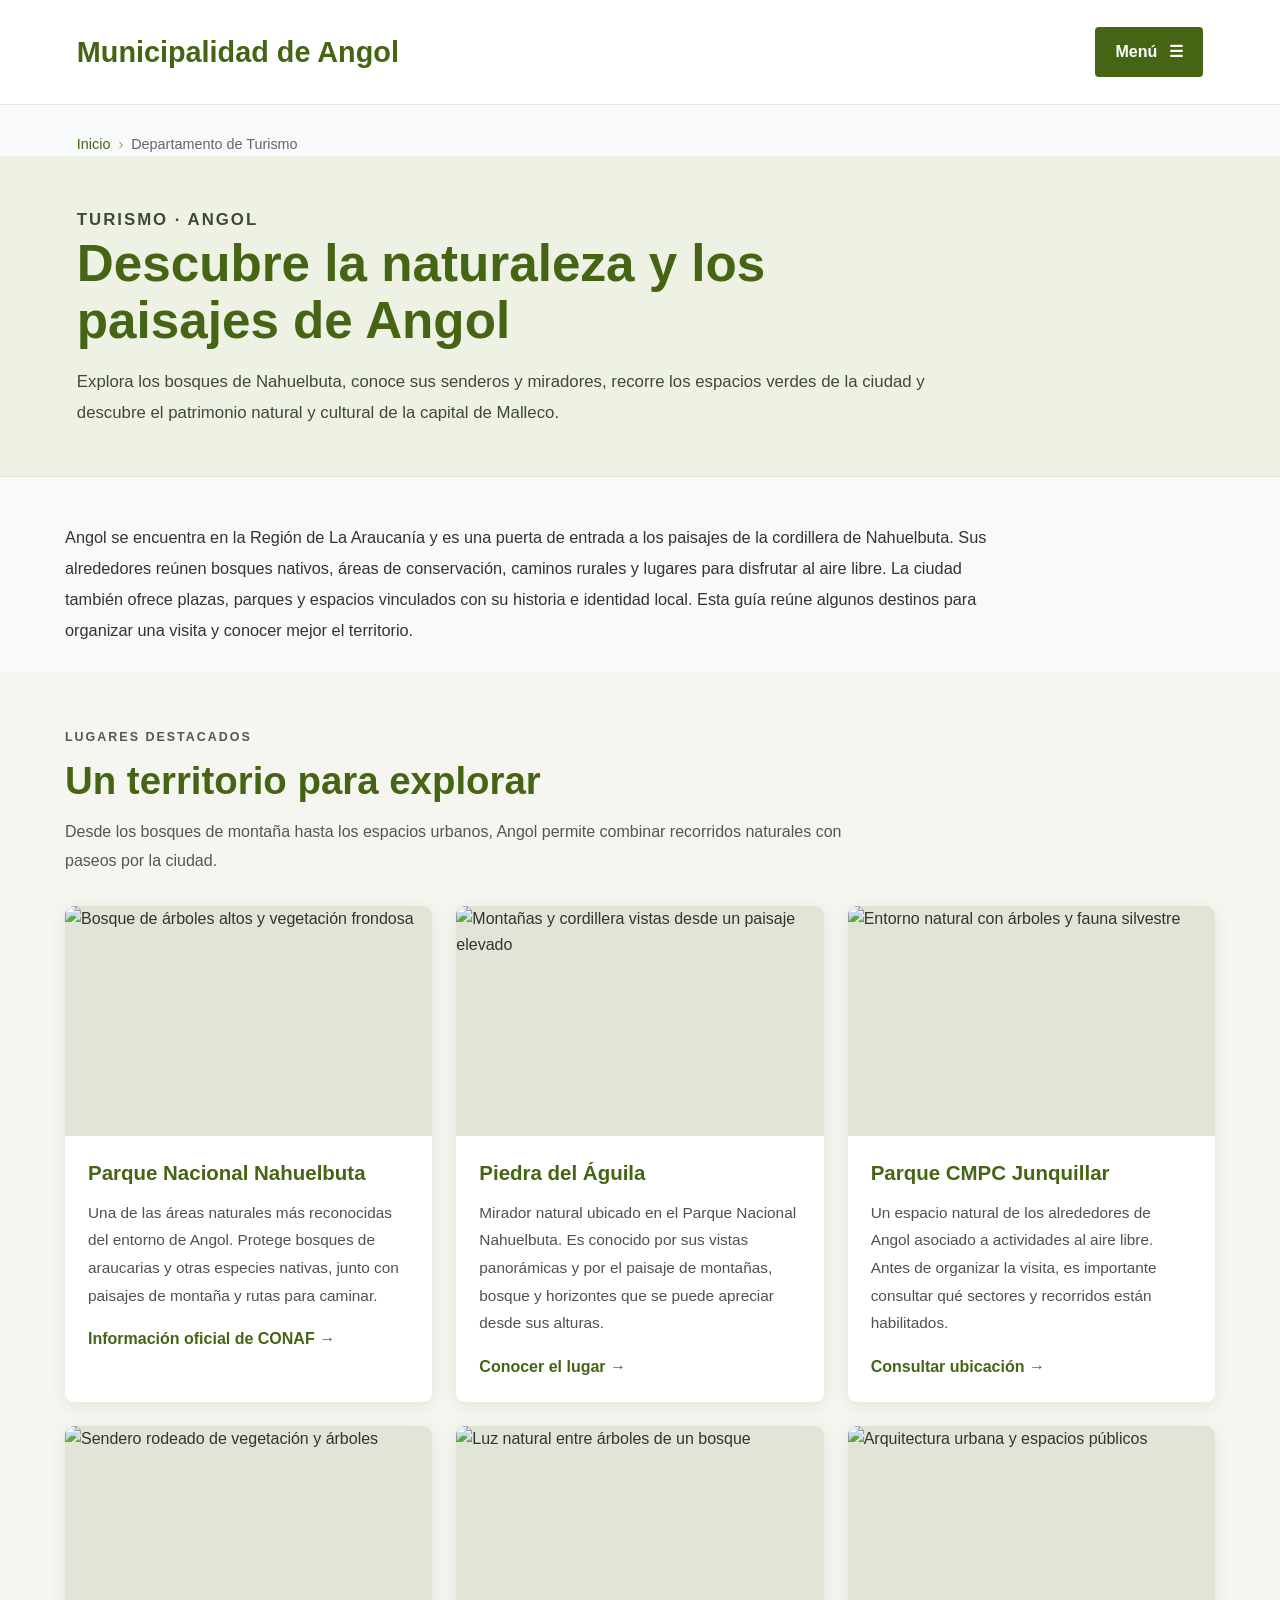
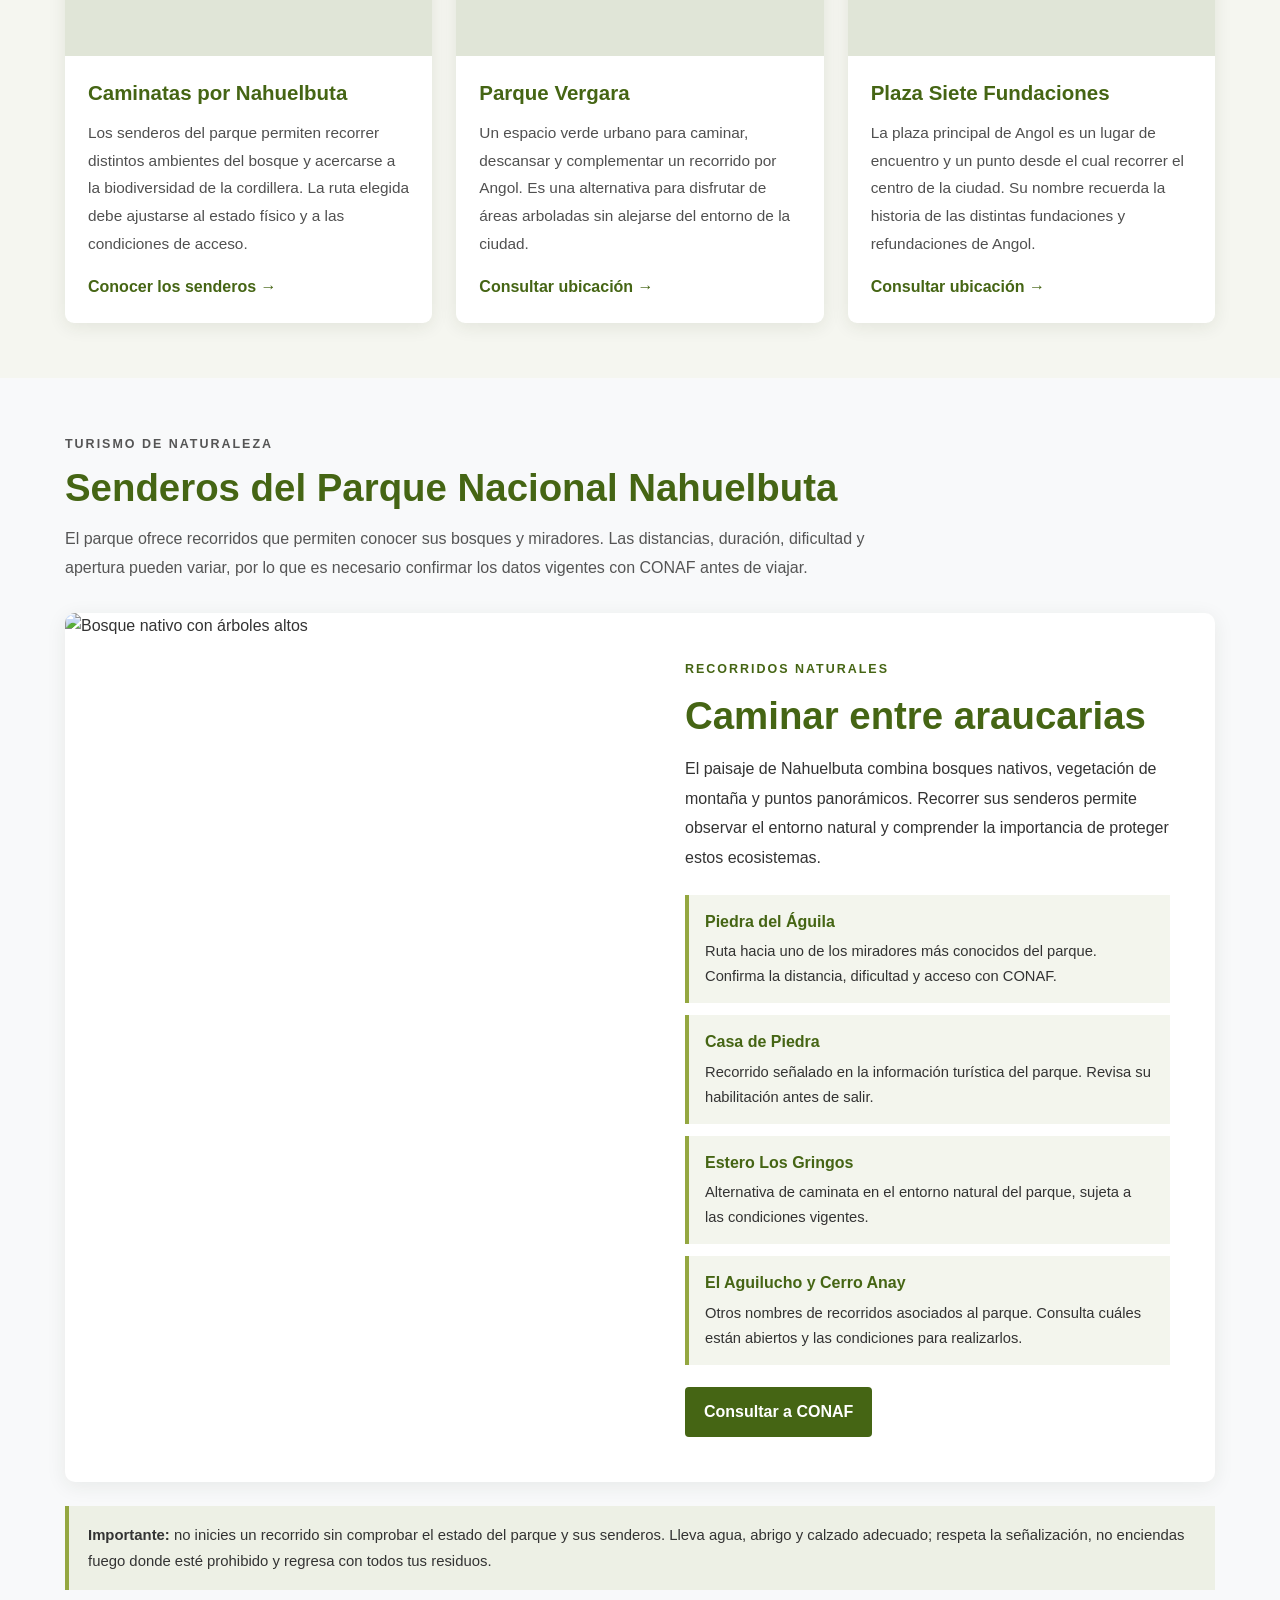
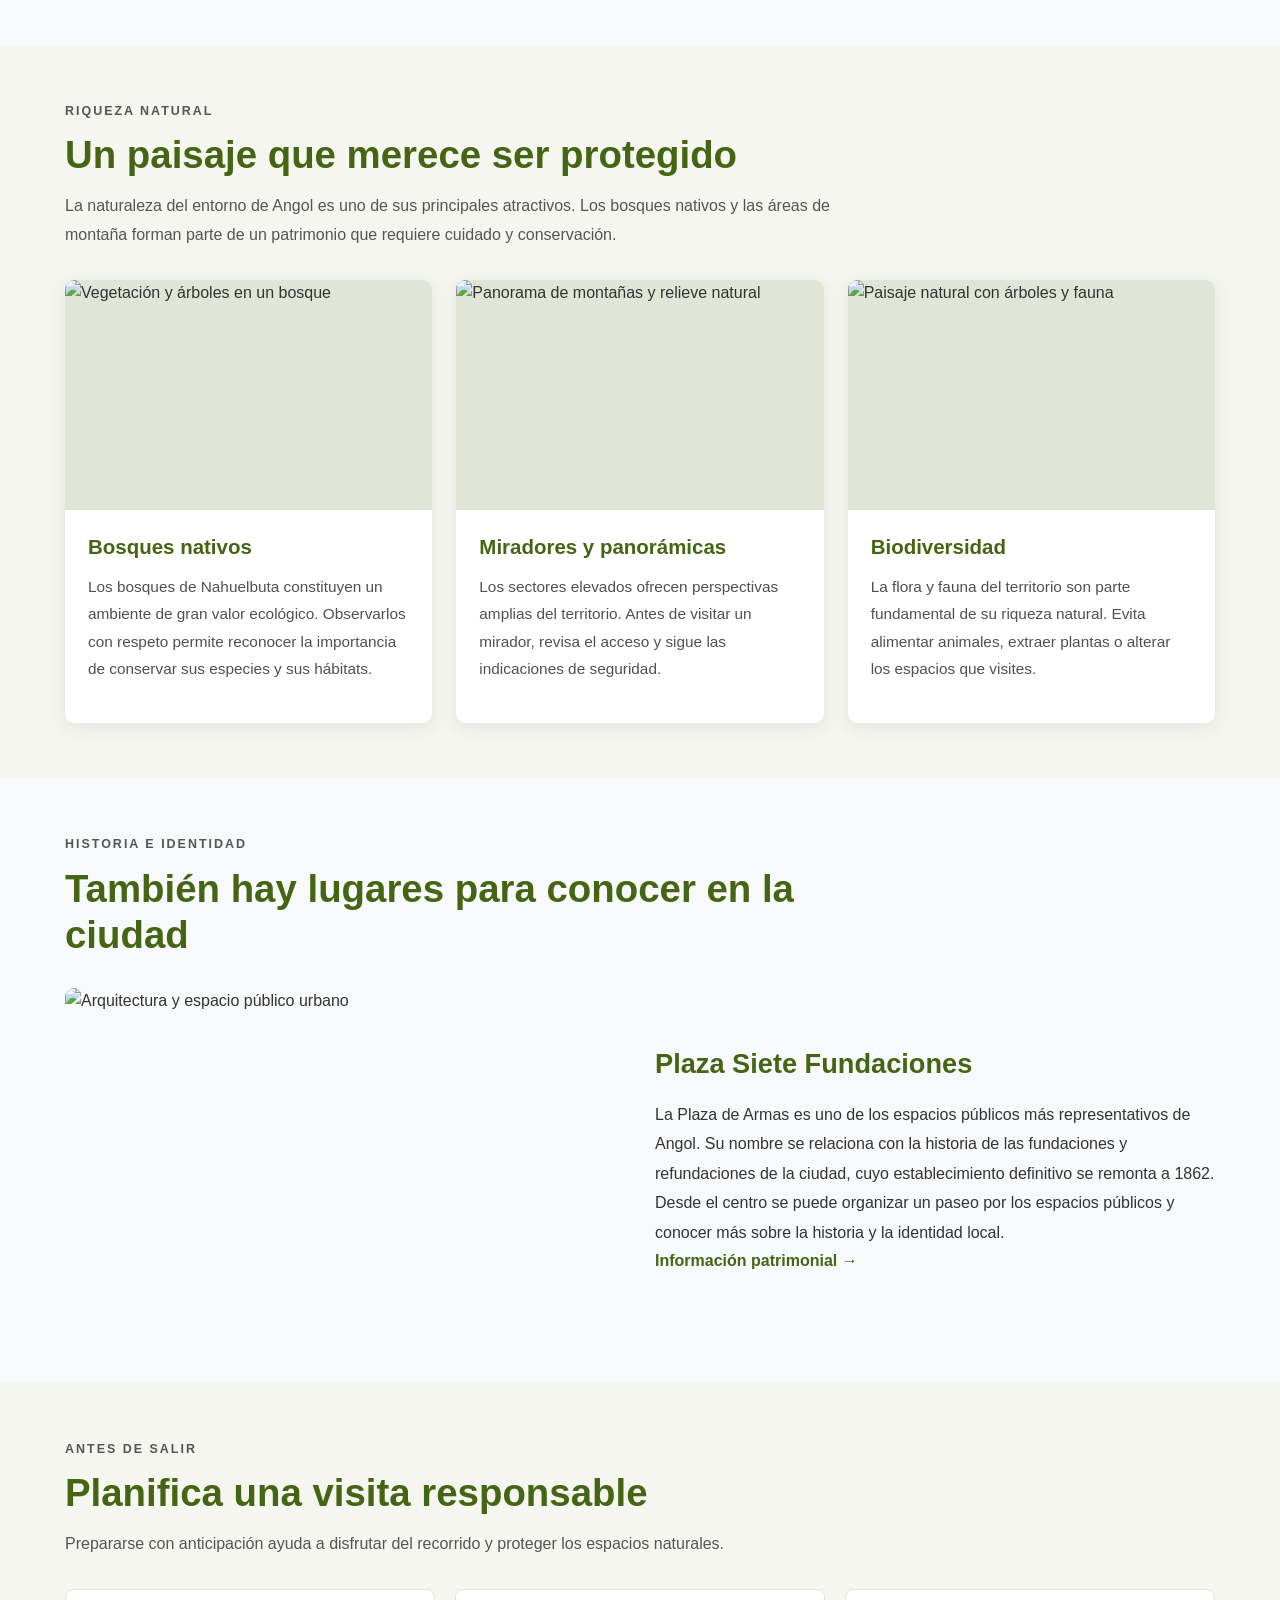
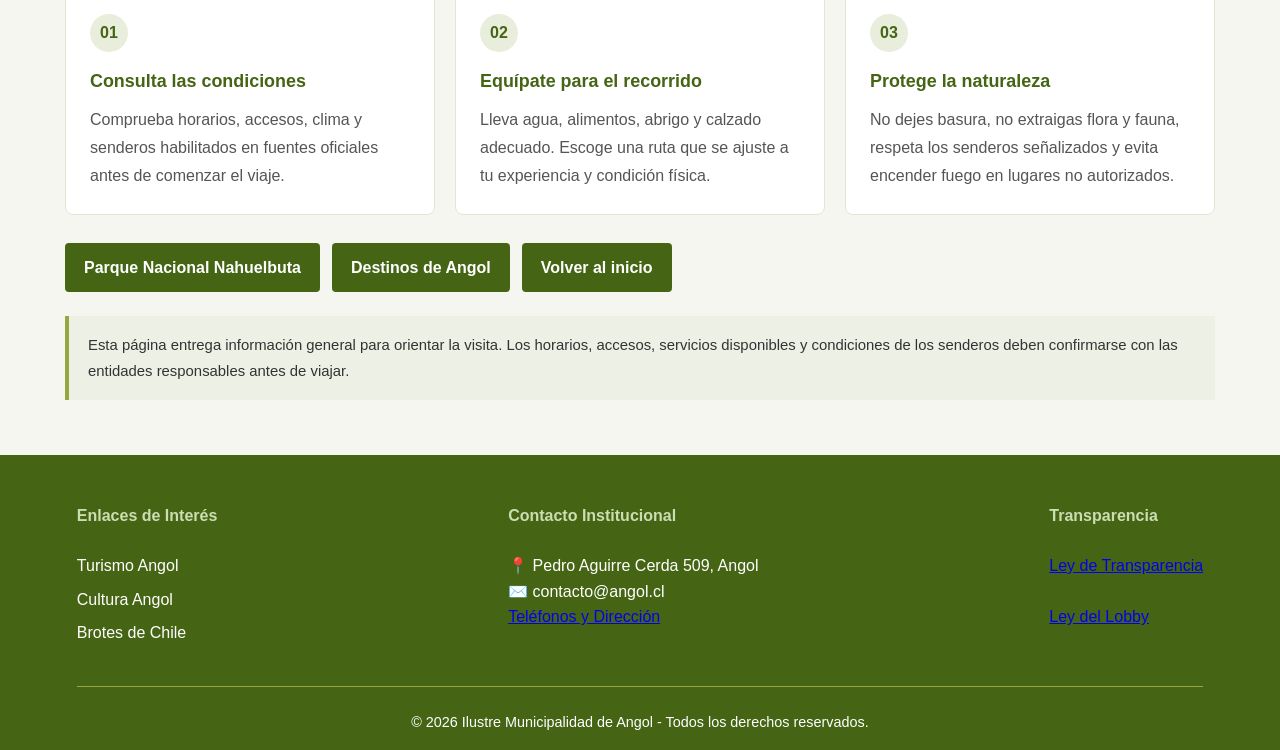
==== departamento-turismo.html @ 280251a8 "nuevas paginas" ====
<!DOCTYPE html>
<html lang="es">
<head>
    <meta charset="UTF-8">
    <meta name="viewport" content="width=device-width, initial-scale=1.0">
    <meta name="description" content="Descubre los paisajes, senderos, parques, miradores y patrimonio turístico de Angol y sus alrededores.">
    <title>Departamento de Turismo | Municipalidad de Angol</title>
    <link rel="stylesheet" href="style.css">

    <style>
        /* ESTILOS EXCLUSIVOS DE TURISMO */

        .turismo {
            --verde: #456514;
            --verde-claro: #94A740;
            --fondo: #f5f6f0;
            color: #333;
        }

        .turismo * {
            box-sizing: border-box;
        }

        /* Encabezado compacto: sin fotografía gigante */
        .turismo-portada {
            background: #eef2e5;
            padding: 48px 6%;
            border-bottom: 1px solid #dfe6d2;
        }

        .turismo-portada-contenido {
            max-width: 1150px;
            margin: 0 auto;
        }

        .turismo-etiqueta {
            margin: 0 0 12px;
            color: var(--verde);
            font-size: .78rem;
            font-weight: 800;
            letter-spacing: 2px;
            text-transform: uppercase;
        }

        .turismo-portada h1 {
            max-width: 850px;
            margin: 0 0 16px;
            color: var(--verde);
            font-size: clamp(2rem, 4vw, 3.5rem);
            line-height: 1.12;
        }

        .turismo-portada p {
            max-width: 850px;
            margin: 0;
            color: #41483a;
            font-size: 1.05rem;
            line-height: 1.85;
        }

        .turismo-contenedor {
            width: min(1150px, 90%);
            margin: 0 auto;
        }

        .turismo-introduccion {
            padding: 45px 0 25px;
        }

        .turismo-introduccion p {
            max-width: 950px;
            margin: 0;
            line-height: 1.9;
            font-size: 1.02rem;
        }

        .turismo-seccion {
            padding: 55px 0;
        }

        .turismo-seccion-fondo {
            background: var(--fondo);
        }

        .turismo-titulo-seccion {
            max-width: 800px;
            margin-bottom: 30px;
        }

        .turismo-titulo-seccion h2 {
            margin: 10px 0 14px;
            color: var(--verde);
            font-size: clamp(1.8rem, 3vw, 2.6rem);
            line-height: 1.2;
        }

        .turismo-titulo-seccion p {
            margin: 0;
            color: #555;
            line-height: 1.8;
        }

        .turismo-grid {
            display: grid;
            grid-template-columns: repeat(3, minmax(0, 1fr));
            gap: 24px;
        }

        .turismo-tarjeta {
            min-width: 0;
            overflow: hidden;
            border-radius: 9px;
            background: #fff;
            box-shadow: 0 4px 18px rgba(40, 55, 24, .09);
            transition: transform .2s, box-shadow .2s;
        }

        .turismo-tarjeta:hover {
            transform: translateY(-4px);
            box-shadow: 0 9px 24px rgba(40, 55, 24, .14);
        }

        .turismo-imagen {
            height: 230px;
            overflow: hidden;
            background: #e0e5d7;
        }

        .turismo-imagen img {
            display: block;
            width: 100%;
            height: 100%;
            object-fit: cover;
            transition: transform .35s;
        }

        .turismo-tarjeta:hover .turismo-imagen img {
            transform: scale(1.04);
        }

        .turismo-texto-tarjeta {
            padding: 23px;
        }

        .turismo-texto-tarjeta h3 {
            margin: 0 0 12px;
            color: var(--verde);
            font-size: 1.28rem;
            line-height: 1.35;
        }

        .turismo-texto-tarjeta p {
            margin: 0 0 17px;
            color: #505050;
            font-size: .96rem;
            line-height: 1.8;
        }

        .turismo-enlace {
            color: var(--verde) !important;
            font-weight: 750;
            text-decoration: none;
        }

        .turismo-enlace:hover {
            text-decoration: underline;
        }

        /* Sección especial de Nahuelbuta */
        .turismo-destacado {
            display: grid;
            grid-template-columns: 1fr 1fr;
            overflow: hidden;
            border-radius: 10px;
            background: #fff;
            box-shadow: 0 4px 20px rgba(40, 55, 24, .08);
        }

        .turismo-destacado-imagen {
            min-height: 430px;
        }

        .turismo-destacado-imagen img {
            display: block;
            width: 100%;
            height: 100%;
            min-height: 430px;
            object-fit: cover;
        }

        .turismo-destacado-contenido {
            padding: clamp(25px, 4vw, 45px);
        }

        .turismo-destacado-contenido h3 {
            margin: 10px 0 15px;
            color: var(--verde);
            font-size: clamp(1.7rem, 3vw, 2.4rem);
            line-height: 1.2;
        }

        .turismo-destacado-contenido p {
            line-height: 1.85;
        }

        .turismo-lista-senderos {
            display: grid;
            gap: 12px;
            margin: 22px 0;
        }

        .turismo-sendero {
            padding: 14px 16px;
            border-left: 4px solid var(--verde-claro);
            background: #f3f5ed;
        }

        .turismo-sendero strong {
            display: block;
            margin-bottom: 5px;
            color: var(--verde);
        }

        .turismo-sendero p {
            margin: 0;
            font-size: .92rem;
            line-height: 1.7;
        }

        .turismo-boton {
            display: inline-block;
            padding: 12px 19px;
            border-radius: 4px;
            background: var(--verde);
            color: white !important;
            font-weight: 700;
            text-decoration: none;
            transition: background .2s;
        }

        .turismo-boton:hover {
            background: #30470f;
        }

        /* Bloque de patrimonio */
        .turismo-patrimonio {
            display: grid;
            grid-template-columns: 1fr 1fr;
            gap: 30px;
            align-items: center;
        }

        .turismo-patrimonio img {
            width: 100%;
            height: 340px;
            display: block;
            object-fit: cover;
            border-radius: 9px;
        }

        .turismo-patrimonio h3 {
            margin: 0 0 14px;
            color: var(--verde);
            font-size: 1.7rem;
        }

        .turismo-patrimonio p {
            line-height: 1.85;
        }

        /* Recomendaciones */
        .turismo-consejos {
            display: grid;
            grid-template-columns: repeat(3, minmax(0, 1fr));
            gap: 20px;
        }

        .turismo-consejo {
            padding: 24px;
            border: 1px solid #e1e6d7;
            border-radius: 8px;
            background: #fff;
        }

        .turismo-consejo-numero {
            display: flex;
            width: 38px;
            height: 38px;
            align-items: center;
            justify-content: center;
            margin-bottom: 15px;
            border-radius: 50%;
            background: #e8eddc;
            color: var(--verde);
            font-weight: 800;
        }

        .turismo-consejo h3 {
            margin: 0 0 10px;
            color: var(--verde);
            font-size: 1.12rem;
        }

        .turismo-consejo p {
            margin: 0;
            color: #555;
            line-height: 1.75;
        }

        .turismo-nota {
            margin-top: 24px;
            padding: 16px 19px;
            border-left: 4px solid var(--verde-claro);
            background: #edf0e5;
            font-size: .93rem;
            line-height: 1.75;
        }

        .turismo-enlaces-finales {
            display: flex;
            flex-wrap: wrap;
            gap: 12px;
            margin-top: 28px;
        }

        @media (max-width: 900px) {
            .turismo-grid {
                grid-template-columns: repeat(2, minmax(0, 1fr));
            }

            .turismo-destacado,
            .turismo-patrimonio {
                grid-template-columns: 1fr;
            }

            .turismo-destacado-imagen,
            .turismo-destacado-imagen img {
                min-height: 300px;
                max-height: 390px;
            }

            .turismo-consejos {
                grid-template-columns: 1fr;
            }

            .turismo-patrimonio img {
                height: 300px;
            }
        }

        @media (max-width: 580px) {
            .turismo-portada {
                padding: 34px 6%;
            }

            .turismo-grid {
                grid-template-columns: 1fr;
            }

            .turismo-seccion {
                padding: 40px 0;
            }

            .turismo-imagen {
                height: 235px;
            }

            .turismo-enlaces-finales {
                flex-direction: column;
            }

            .turismo-boton {
                text-align: center;
            }
        }
    </style>
</head>

<body data-page="Departamento de Turismo"
      data-page-url="departamento-turismo.html">

    <!-- ENCABEZADO ORIGINAL DE LAS PÁGINAS INTERIORES -->
    <header class="interior-header">
        <a class="interior-logo" href="index.html">
            Municipalidad de Angol
        </a>

        <div class="interior-menu">
            <button
                class="interior-menu-toggle"
                id="menuBoton"
                aria-expanded="false"
                aria-controls="menuDesplegable">
                Menú <span aria-hidden="true">☰</span>
            </button>

            <nav class="interior-menu-panel"
                 id="menuDesplegable"
                 aria-label="Menú principal">

                <ul class="interior-menu-lista">
                    <li><a href="index.html">Inicio</a></li>

                    <li>
                        <button class="interior-submenu-toggle"
                                aria-expanded="false"
                                aria-controls="submenuCiudad">
                            La Ciudad <span>▾</span>
                        </button>
                        <ul class="interior-submenu" id="submenuCiudad">
                            <li><a href="conoce-mas.html">Reseña</a></li>
                            <li><a href="conoce-mas.html">Hijo Ilustre</a></li>
                        </ul>
                    </li>

                    <li>
                        <button class="interior-submenu-toggle"
                                aria-expanded="false"
                                aria-controls="submenuMunicipalidad">
                            Municipalidad <span>▾</span>
                        </button>
                        <ul class="interior-submenu" id="submenuMunicipalidad">
                            <li><a href="conoce-mas.html">Alcaldía Municipal</a></li>
                            <li><a href="conoce-mas.html">Dirección de Administración</a></li>
                            <li><a href="conoce-mas.html">Dirección de Control Interno</a></li>
                        </ul>
                    </li>

                    <li>
                        <button class="interior-submenu-toggle"
                                aria-expanded="false"
                                aria-controls="submenuConcejo">
                            Concejo Municipal <span>▾</span>
                        </button>
                        <ul class="interior-submenu" id="submenuConcejo">
                            <li><a href="conoce-mas.html">Integrantes Concejo</a></li>
                            <li><a href="conoce-mas.html">Actas de Concejo</a></li>
                        </ul>
                    </li>

                    <li>
                        <button class="interior-submenu-toggle"
                                aria-expanded="false"
                                aria-controls="submenuServicios">
                            Servicios Online <span>▾</span>
                        </button>
                        <ul class="interior-submenu" id="submenuServicios">
                            <li><a href="servicios-online.html">Pago de Patentes</a></li>
                            <li><a href="servicios-online.html">Permisos de Circulación</a></li>
                        </ul>
                    </li>

                    <li>
                        <button class="interior-submenu-toggle"
                                aria-expanded="false"
                                aria-controls="submenuInformacion">
                            Información <span>▾</span>
                        </button>
                        <ul class="interior-submenu" id="submenuInformacion">
                            <li><a href="conoce-mas.html">Cuentas Públicas</a></li>
                            <li><a href="conoce-mas.html">Ordenanzas Municipales</a></li>
                        </ul>
                    </li>

                    <li><a href="conoce-mas.html">Plan Regulador</a></li>
                    <li><a href="conoce-mas.html">Plan Maestro de Aguas Lluvias</a></li>
                    <li><a href="noticias-municipales.html">Galería Fotográfica</a></li>
                    <li><a href="telefonos-y-direccion.html">Teléfonos y Dirección</a></li>
                </ul>
            </nav>
        </div>
    </header>
    

    <!-- HISTORIAL DE NAVEGACIÓN ORIGINAL -->
    <nav class="ruta-navegacion" aria-label="Ruta de navegación">
    <ol id="historialPaginas">
        <li><a href="index.html">Inicio</a></li>
    </ol>
</nav>

    <main class="turismo">

        <!-- ENCABEZADO DE TEXTO, SIN IMAGEN GIGANTE -->
        <section class="turismo-portada">
            <div class="turismo-portada-contenido">
                <p class="turismo-etiqueta">Turismo · Angol</p>
                <h1>Descubre la naturaleza y los paisajes de Angol</h1>
                <p>
                    Explora los bosques de Nahuelbuta, conoce sus senderos y
                    miradores, recorre los espacios verdes de la ciudad y descubre
                    el patrimonio natural y cultural de la capital de Malleco.
                </p>
            </div>
        </section>

        <section class="turismo-contenedor turismo-introduccion">
            <p>
                Angol se encuentra en la Región de La Araucanía y es una puerta
                de entrada a los paisajes de la cordillera de Nahuelbuta. Sus
                alrededores reúnen bosques nativos, áreas de conservación,
                caminos rurales y lugares para disfrutar al aire libre. La ciudad
                también ofrece plazas, parques y espacios vinculados con su historia
                e identidad local. Esta guía reúne algunos destinos para organizar
                una visita y conocer mejor el territorio.
            </p>
        </section>

        <!-- PRINCIPALES ATRACTIVOS -->
        <section class="turismo-seccion turismo-seccion-fondo" id="lugares">
            <div class="turismo-contenedor">
                <div class="turismo-titulo-seccion">
                    <p class="turismo-etiqueta">Lugares destacados</p>
                    <h2>Un territorio para explorar</h2>
                    <p>
                        Desde los bosques de montaña hasta los espacios urbanos,
                        Angol permite combinar recorridos naturales con paseos
                        por la ciudad.
                    </p>
                </div>

                <div class="turismo-grid">

                    <article class="turismo-tarjeta">
                        <div class="turismo-imagen">
                            <img
                                src="https://images.unsplash.com/photo-1448375240586-882707db888b?auto=format&fit=crop&w=900&q=85"
                                alt="Bosque de árboles altos y vegetación frondosa"
                                loading="lazy">
                        </div>
                        <div class="turismo-texto-tarjeta">
                            <h3>Parque Nacional Nahuelbuta</h3>
                            <p>
                                Una de las áreas naturales más reconocidas del
                                entorno de Angol. Protege bosques de araucarias
                                y otras especies nativas, junto con paisajes
                                de montaña y rutas para caminar.
                            </p>
                            <a class="turismo-enlace"
                               href="https://www.conaf.cl/parque_nacionales/parque-nacional-nahuelbuta/"
                               target="_blank" rel="noopener">
                                Información oficial de CONAF →
                            </a>
                        </div>
                    </article>

                    <article class="turismo-tarjeta">
                        <div class="turismo-imagen">
                            <img
                                src="https://images.unsplash.com/photo-1464822759023-fed622ff2c3b?auto=format&fit=crop&w=900&q=85"
                                alt="Montañas y cordillera vistas desde un paisaje elevado"
                                loading="lazy">
                        </div>
                        <div class="turismo-texto-tarjeta">
                            <h3>Piedra del Águila</h3>
                            <p>
                                Mirador natural ubicado en el Parque Nacional
                                Nahuelbuta. Es conocido por sus vistas panorámicas
                                y por el paisaje de montañas, bosque y horizontes
                                que se puede apreciar desde sus alturas.
                            </p>
                            <a class="turismo-enlace"
                               href="https://destinoaraucania.cl/explorar/lugares/piedra-del-aguila"
                               target="_blank" rel="noopener">
                                Conocer el lugar →
                            </a>
                        </div>
                    </article>

                    <article class="turismo-tarjeta">
                        <div class="turismo-imagen">
                            <img
                                src="https://images.unsplash.com/photo-1472396961693-142e6e269027?auto=format&fit=crop&w=900&q=85"
                                alt="Entorno natural con árboles y fauna silvestre"
                                loading="lazy">
                        </div>
                        <div class="turismo-texto-tarjeta">
                            <h3>Parque CMPC Junquillar</h3>
                            <p>
                                Un espacio natural de los alrededores de Angol
                                asociado a actividades al aire libre. Antes de
                                organizar la visita, es importante consultar
                                qué sectores y recorridos están habilitados.
                            </p>
                            <a class="turismo-enlace"
                               href="https://www.google.com/maps/search/?api=1&query=Parque+CMPC+Junquillar+Angol"
                               target="_blank" rel="noopener">
                                Consultar ubicación →
                            </a>
                        </div>
                    </article>

                    <article class="turismo-tarjeta">
                        <div class="turismo-imagen">
                            <img
                                src="https://images.unsplash.com/photo-1511497584788-876760111969?auto=format&fit=crop&w=900&q=85"
                                alt="Sendero rodeado de vegetación y árboles"
                                loading="lazy">
                        </div>
                        <div class="turismo-texto-tarjeta">
                            <h3>Caminatas por Nahuelbuta</h3>
                            <p>
                                Los senderos del parque permiten recorrer
                                distintos ambientes del bosque y acercarse
                                a la biodiversidad de la cordillera. La ruta
                                elegida debe ajustarse al estado físico y a
                                las condiciones de acceso.
                            </p>
                            <a class="turismo-enlace" href="#senderos">
                                Conocer los senderos →
                            </a>
                        </div>
                    </article>

                    <article class="turismo-tarjeta">
                        <div class="turismo-imagen">
                            <img
                                src="https://images.unsplash.com/photo-1441974231531-c6227db76b6e?auto=format&fit=crop&w=900&q=85"
                                alt="Luz natural entre árboles de un bosque"
                                loading="lazy">
                        </div>
                        <div class="turismo-texto-tarjeta">
                            <h3>Parque Vergara</h3>
                            <p>
                                Un espacio verde urbano para caminar, descansar
                                y complementar un recorrido por Angol. Es una
                                alternativa para disfrutar de áreas arboladas
                                sin alejarse del entorno de la ciudad.
                            </p>
                            <a class="turismo-enlace"
                               href="https://www.google.com/maps/search/?api=1&query=Parque+Vergara+Angol"
                               target="_blank" rel="noopener">
                                Consultar ubicación →
                            </a>
                        </div>
                    </article>

                    <article class="turismo-tarjeta">
                        <div class="turismo-imagen">
                            <img
                                src="https://images.unsplash.com/photo-1511818966892-d7d671e672a2?auto=format&fit=crop&w=900&q=85"
                                alt="Arquitectura urbana y espacios públicos"
                                loading="lazy">
                        </div>
                        <div class="turismo-texto-tarjeta">
                            <h3>Plaza Siete Fundaciones</h3>
                            <p>
                                La plaza principal de Angol es un lugar de
                                encuentro y un punto desde el cual recorrer
                                el centro de la ciudad. Su nombre recuerda
                                la historia de las distintas fundaciones
                                y refundaciones de Angol.
                            </p>
                            <a class="turismo-enlace"
                               href="https://www.google.com/maps/search/?api=1&query=Plaza+Siete+Fundaciones+Angol"
                               target="_blank" rel="noopener">
                                Consultar ubicación →
                            </a>
                        </div>
                    </article>

                </div>
            </div>
        </section>

        <!-- SENDEROS -->
        <section class="turismo-seccion" id="senderos">
            <div class="turismo-contenedor">
                <div class="turismo-titulo-seccion">
                    <p class="turismo-etiqueta">Turismo de naturaleza</p>
                    <h2>Senderos del Parque Nacional Nahuelbuta</h2>
                    <p>
                        El parque ofrece recorridos que permiten conocer sus
                        bosques y miradores. Las distancias, duración, dificultad
                        y apertura pueden variar, por lo que es necesario
                        confirmar los datos vigentes con CONAF antes de viajar.
                    </p>
                </div>

                <div class="turismo-destacado">
                    <div class="turismo-destacado-imagen">
                        <img
                            src="https://images.unsplash.com/photo-1448375240586-882707db888b?auto=format&fit=crop&w=1200&q=85"
                            alt="Bosque nativo con árboles altos"
                            loading="lazy">
                    </div>

                    <div class="turismo-destacado-contenido">
                        <p class="turismo-etiqueta">Recorridos naturales</p>
                        <h3>Caminar entre araucarias</h3>
                        <p>
                            El paisaje de Nahuelbuta combina bosques nativos,
                            vegetación de montaña y puntos panorámicos. Recorrer
                            sus senderos permite observar el entorno natural
                            y comprender la importancia de proteger estos
                            ecosistemas.
                        </p>

                        <div class="turismo-lista-senderos">
                            <div class="turismo-sendero">
                                <strong>Piedra del Águila</strong>
                                <p>
                                    Ruta hacia uno de los miradores más conocidos
                                    del parque. Confirma la distancia, dificultad
                                    y acceso con CONAF.
                                </p>
                            </div>

                            <div class="turismo-sendero">
                                <strong>Casa de Piedra</strong>
                                <p>
                                    Recorrido señalado en la información turística
                                    del parque. Revisa su habilitación antes de salir.
                                </p>
                            </div>

                            <div class="turismo-sendero">
                                <strong>Estero Los Gringos</strong>
                                <p>
                                    Alternativa de caminata en el entorno natural
                                    del parque, sujeta a las condiciones vigentes.
                                </p>
                            </div>

                            <div class="turismo-sendero">
                                <strong>El Aguilucho y Cerro Anay</strong>
                                <p>
                                    Otros nombres de recorridos asociados al parque.
                                    Consulta cuáles están abiertos y las condiciones
                                    para realizarlos.
                                </p>
                            </div>
                        </div>

                        <a class="turismo-boton"
                           href="https://www.conaf.cl/parque_nacionales/parque-nacional-nahuelbuta/"
                           target="_blank" rel="noopener">
                            Consultar a CONAF
                        </a>
                    </div>
                </div>

                <div class="turismo-nota">
                    <strong>Importante:</strong> no inicies un recorrido sin
                    comprobar el estado del parque y sus senderos. Lleva agua,
                    abrigo y calzado adecuado; respeta la señalización, no
                    enciendas fuego donde esté prohibido y regresa con todos
                    tus residuos.
                </div>
            </div>
        </section>

        <!-- PAISAJES Y ENTORNO NATURAL -->
        <section class="turismo-seccion turismo-seccion-fondo" id="naturaleza">
            <div class="turismo-contenedor">
                <div class="turismo-titulo-seccion">
                    <p class="turismo-etiqueta">Riqueza natural</p>
                    <h2>Un paisaje que merece ser protegido</h2>
                    <p>
                        La naturaleza del entorno de Angol es uno de sus
                        principales atractivos. Los bosques nativos y las
                        áreas de montaña forman parte de un patrimonio
                        que requiere cuidado y conservación.
                    </p>
                </div>

                <div class="turismo-grid">
                    <article class="turismo-tarjeta">
                        <div class="turismo-imagen">
                            <img
                                src="https://images.unsplash.com/photo-1448375240586-882707db888b?auto=format&fit=crop&w=900&q=85"
                                alt="Vegetación y árboles en un bosque"
                                loading="lazy">
                        </div>
                        <div class="turismo-texto-tarjeta">
                            <h3>Bosques nativos</h3>
                            <p>
                                Los bosques de Nahuelbuta constituyen un ambiente
                                de gran valor ecológico. Observarlos con respeto
                                permite reconocer la importancia de conservar
                                sus especies y sus hábitats.
                            </p>
                        </div>
                    </article>

                    <article class="turismo-tarjeta">
                        <div class="turismo-imagen">
                            <img
                                src="https://images.unsplash.com/photo-1464822759023-fed622ff2c3b?auto=format&fit=crop&w=900&q=85"
                                alt="Panorama de montañas y relieve natural"
                                loading="lazy">
                        </div>
                        <div class="turismo-texto-tarjeta">
                            <h3>Miradores y panorámicas</h3>
                            <p>
                                Los sectores elevados ofrecen perspectivas
                                amplias del territorio. Antes de visitar
                                un mirador, revisa el acceso y sigue las
                                indicaciones de seguridad.
                            </p>
                        </div>
                    </article>

                    <article class="turismo-tarjeta">
                        <div class="turismo-imagen">
                            <img
                                src="https://images.unsplash.com/photo-1472396961693-142e6e269027?auto=format&fit=crop&w=900&q=85"
                                alt="Paisaje natural con árboles y fauna"
                                loading="lazy">
                        </div>
                        <div class="turismo-texto-tarjeta">
                            <h3>Biodiversidad</h3>
                            <p>
                                La flora y fauna del territorio son parte
                                fundamental de su riqueza natural. Evita
                                alimentar animales, extraer plantas o
                                alterar los espacios que visites.
                            </p>
                        </div>
                    </article>
                </div>
            </div>
        </section>

        <!-- PATRIMONIO DE ANGOL -->
        <section class="turismo-seccion" id="patrimonio">
            <div class="turismo-contenedor">
                <div class="turismo-titulo-seccion">
                    <p class="turismo-etiqueta">Historia e identidad</p>
                    <h2>También hay lugares para conocer en la ciudad</h2>
                </div>

                <div class="turismo-patrimonio">
                    <img
                        src="https://images.unsplash.com/photo-1511818966892-d7d671e672a2?auto=format&fit=crop&w=1100&q=85"
                        alt="Arquitectura y espacio público urbano"
                        loading="lazy">

                    <div>
                        <h3>Plaza Siete Fundaciones</h3>
                        <p>
                            La Plaza de Armas es uno de los espacios públicos
                            más representativos de Angol. Su nombre se relaciona
                            con la historia de las fundaciones y refundaciones
                            de la ciudad, cuyo establecimiento definitivo se
                            remonta a 1862.
                        </p>
                        <p>
                            Desde el centro se puede organizar un paseo por
                            los espacios públicos y conocer más sobre la
                            historia y la identidad local.
                        </p>
                        <a class="turismo-enlace"
                           href="https://www.monumentos.gob.cl/monumentos/monumentos-publicos/fundacion-de-angol"
                           target="_blank" rel="noopener">
                            Información patrimonial →
                        </a>
                    </div>
                </div>
            </div>
        </section>

        <!-- RECOMENDACIONES -->
        <section class="turismo-seccion turismo-seccion-fondo" id="planifica">
            <div class="turismo-contenedor">
                <div class="turismo-titulo-seccion">
                    <p class="turismo-etiqueta">Antes de salir</p>
                    <h2>Planifica una visita responsable</h2>
                    <p>
                        Prepararse con anticipación ayuda a disfrutar del
                        recorrido y proteger los espacios naturales.
                    </p>
                </div>

                <div class="turismo-consejos">
                    <article class="turismo-consejo">
                        <span class="turismo-consejo-numero">01</span>
                        <h3>Consulta las condiciones</h3>
                        <p>
                            Comprueba horarios, accesos, clima y senderos
                            habilitados en fuentes oficiales antes de
                            comenzar el viaje.
                        </p>
                    </article>

                    <article class="turismo-consejo">
                        <span class="turismo-consejo-numero">02</span>
                        <h3>Equípate para el recorrido</h3>
                        <p>
                            Lleva agua, alimentos, abrigo y calzado adecuado.
                            Escoge una ruta que se ajuste a tu experiencia
                            y condición física.
                        </p>
                    </article>

                    <article class="turismo-consejo">
                        <span class="turismo-consejo-numero">03</span>
                        <h3>Protege la naturaleza</h3>
                        <p>
                            No dejes basura, no extraigas flora y fauna,
                            respeta los senderos señalizados y evita
                            encender fuego en lugares no autorizados.
                        </p>
                    </article>
                </div>

                <div class="turismo-enlaces-finales">
                    <a class="turismo-boton"
                       href="https://www.conaf.cl/parque_nacionales/parque-nacional-nahuelbuta/"
                       target="_blank" rel="noopener">
                        Parque Nacional Nahuelbuta
                    </a>

                    <a class="turismo-boton"
                       href="https://destinoaraucania.cl/explorar/comunas/angol"
                       target="_blank" rel="noopener">
                        Destinos de Angol
                    </a>

                    <a class="turismo-boton" href="index.html">
                        Volver al inicio
                    </a>
                </div>

                <div class="turismo-nota">
                    Esta página entrega información general para orientar
                    la visita. Los horarios, accesos, servicios disponibles
                    y condiciones de los senderos deben confirmarse con
                    las entidades responsables antes de viajar.
                </div>
            </div>
        </section>

    </main>

    <!-- PIE DE PÁGINA ORIGINAL -->
    <footer>
        <div class="footer-content">
            <div class="footer-section">
                <h4>Enlaces de Interés</h4>
                <ul>
                    <li><a href="departamento-turismo.html">Turismo Angol</a></li>
                    <li><a href="conoce-mas.html">Cultura Angol</a></li>
                    <li><a href="departamento-turismo.html">Brotes de Chile</a></li>
                </ul>
            </div>

            <div class="footer-section">
                <h4>Contacto Institucional</h4>
                <p>📍 Pedro Aguirre Cerda 509, Angol</p>
                <p>✉️ contacto@angol.cl</p>
                <p><a href="telefonos-y-direccion.html">Teléfonos y Dirección</a></p>
            </div>

            <div class="footer-section">
                <h4>Transparencia</h4>
                <a href="conoce-mas.html" class="btn-secondary">Ley de Transparencia</a>
                <br><br>
                <a href="conoce-mas.html" class="btn-secondary">Ley del Lobby</a>
            </div>
        </div>

        <div class="footer-bottom">
            <p>&copy; 2026 Ilustre Municipalidad de Angol - Todos los derechos reservados.</p>
        </div>
    </footer>

    <!-- MENÚ E HISTORIAL: MISMA LÓGICA DE NOTICIAS MUNICIPALES -->
    <script>
        const botonMenu = document.getElementById("menuBoton");
        const panelMenu = document.getElementById("menuDesplegable");

        botonMenu.addEventListener("click", () => {
            const abierto = panelMenu.classList.toggle("abierto");
            botonMenu.setAttribute("aria-expanded", String(abierto));
        });

        document.querySelectorAll(".interior-submenu-toggle").forEach(boton => {
            boton.addEventListener("click", () => {
                const submenu = document.getElementById(
                    boton.getAttribute("aria-controls")
                );

                const abierto = submenu.classList.toggle("abierto");
                boton.setAttribute("aria-expanded", String(abierto));
            });
        });

        // Historial de páginas visitadas durante esta sesión.
        const paginaActual = {
            nombre: document.body.dataset.page,
            url: document.body.dataset.pageUrl
        };

        let historial = [];

        try {
            historial = JSON.parse(
                sessionStorage.getItem("historialAngol") || "[]"
            );
        } catch (error) {
            historial = [];
        }

        // Si se vuelve a una página anterior, se recupera esa ruta.
        const posicionExistente = historial.findIndex(
            pagina => pagina.url === paginaActual.url
        );

        if (posicionExistente >= 0) {
            historial = historial.slice(0, posicionExistente + 1);
        } else {
            historial.push(paginaActual);
        }

        if (historial.length > 8) {
            historial = historial.slice(-8);
        }

        sessionStorage.setItem("historialAngol", JSON.stringify(historial));

        const listaHistorial = document.getElementById("historialPaginas");

        historial.forEach((pagina, indice) => {
            const elemento = document.createElement("li");

            if (indice === historial.length - 1) {
                elemento.textContent = pagina.nombre;
                elemento.setAttribute("aria-current", "page");
            } else {
                const enlace = document.createElement("a");
                enlace.href = pagina.url;
                enlace.textContent = pagina.nombre;
                elemento.appendChild(enlace);
            }

            listaHistorial.appendChild(elemento);
        });
    </script>

</body>
</html>
---- style.css ----
/* =========================================
   1. VARIABLES GLOBALES
   ========================================= */

:root {
    --color-primario-oscuro: #456514;
    --color-primario-claro: #94A740;
    --color-acento: #29A8D4;
    --color-fondo-claro: #CCDDB2;
    --color-blanco: #ffffff;
    --color-texto-oscuro: #333333;
    --fuente-principal: Helvetica, Arial, sans-serif;
}

* {
    margin: 0;
    padding: 0;
    box-sizing: border-box;
}

html {
    scroll-behavior: smooth;
}

body {
    font-family: var(--fuente-principal);
    color: var(--color-texto-oscuro);
    background-color: #f8f9fa;
    line-height: 1.6;
}

/* =========================================
   2. ENCABEZADO SUPERIOR
   ========================================= */

.top-header {
    position: absolute;
    top: 38px;
    left: 0;
    width: 100%;
    z-index: 1001;
    background: transparent;
    border: none;
    box-shadow: none;
}

.top-bar {
    width: 90%;
    max-width: 1500px;
    min-height: 80px;
    margin: 0 auto;

    display: flex;
    align-items: center;
    justify-content: space-between;
    gap: 24px;
}

/* Escudo y nombre de la municipalidad */

.logo {
    display: inline-flex;
    align-items: center;
    gap: 14px;
    flex-shrink: 0;
    color: var(--color-blanco);
    text-decoration: none;
}

.escudo-angol {
    display: block;
    width: 60px;
    height: 60px;
    object-fit: contain;
    flex-shrink: 0;
}

.logo h1 {
    margin: 0;
    color: var(--color-blanco);
    font-size: clamp(2rem, 3.3vw, 2.8rem);
    font-weight: 700;
    line-height: 1.2;
    text-shadow: 0 2px 6px rgba(0, 0, 0, 0.55);
}

/* =========================================
   3. MENÚ PRINCIPAL
   Se conservan los elementos y submenús originales.
   ========================================= */

.menu-principal {
    position: absolute;
    top: 155px;
    left: 0;
    width: 100%;
    z-index: 1000;
    padding: 0;
    background: transparent;
    border: none;
    box-shadow: none;
}

.menu-lista {
    width: 90%;
    max-width: 1500px;
    margin: 0 auto;
    padding: 10px 12px;

    display: flex;
    flex-wrap: wrap;
    justify-content: center;
    align-items: center;
    gap: 5px;

    list-style: none;
    background-color: rgba(69, 101, 20, 0.75);
}

.menu-lista > li {
    position: relative;
}

.menu-lista > li > a {
    display: block;
    padding: 13px 16px;

    color: var(--color-blanco);
    background: transparent;

    font-size: 16px;
    font-weight: 700;
    text-align: center;
    text-decoration: none;
    text-shadow: none;

    transition: background-color 0.2s ease;
}

.menu-lista > li > a:hover,
.menu-lista > li > a:focus-visible {
    color: var(--color-blanco);
    background-color: var(--color-acento);
    border-radius: 4px;
}

/* =========================================
   4. SUBMENÚS
   ========================================= */

.submenu {
    display: none;
    position: absolute;
    top: 100%;
    left: 0;

    min-width: 240px;
    margin: 0;
    padding: 0;

    list-style: none;
    background-color: var(--color-fondo-claro);
    border-top: 3px solid var(--color-acento);
    box-shadow: 0 8px 16px rgba(0, 0, 0, 0.22);

    z-index: 2000;
}

.item-desplegable:hover > .submenu,
.item-desplegable:focus-within > .submenu {
    display: block;
}

.submenu li {
    display: block;
    width: 100%;
}

.submenu li a {
    display: block;
    padding: 11px 14px;

    color: var(--color-primario-oscuro);
    font-size: 14px;
    font-weight: 700;
    text-decoration: none;

    border-bottom: 1px solid rgba(69, 101, 20, 0.18);
}

.submenu li a:hover,
.submenu li a:focus-visible {
    color: var(--color-blanco);
    background-color: var(--color-primario-oscuro);
}

/* =========================================
   5. BOTÓN MÓVIL
   ========================================= */

.menu-toggle {
    display: none;
    padding: 7px 12px;

    color: var(--color-blanco);
    background: rgba(69, 101, 20, 0.65);

    border: 1px solid rgba(255, 255, 255, 0.7);
    border-radius: 4px;

    font-size: 1.5rem;
    cursor: pointer;
}

/* =========================================
   6. INICIO Y FONDO DE ARAUCARIAS
   ========================================= */

.hero {
    position: relative;
    height: 700px;
    min-height: 0;
    padding: 330px 8% 90px;
    box-sizing: border-box;

    background-image:
    linear-gradient(
    to top,
    #ffffff 0%,
    rgba(255, 255, 255, 0.8) 5%,
    rgba(255, 255, 255, 0.45) 12%,
    rgba(255, 255, 255, 0.15) 20%,
    rgba(255, 255, 255, 0) 45%
),
    linear-gradient(
        rgba(48, 73, 12, 0.58),
        rgba(48, 73, 12, 0.58)
    ),
    url("araucarias.jpg");

background-size: 100% 70%, 100% 100%, cover;
background-position: bottom, center, center;
background-repeat: no-repeat;
}
.hero-content {
    position: relative;
    z-index: 1;

    width: 100%;
    max-width: 1100px;
    margin: 0 auto;

    text-align: left;
}

.hero-content h2 {
    max-width: 780px;
    margin-bottom: 1rem;

    color: var(--color-blanco);
    font-size: clamp(2.2rem, 5vw, 4rem);
    line-height: 1.12;

    text-shadow: 0 2px 8px rgba(0, 0, 0, 0.35);
}

.hero-content p {
    max-width: 650px;
    margin-bottom: 2rem;

    color: var(--color-blanco);
    font-size: clamp(1rem, 1.6vw, 1.25rem);
    font-weight: 600;

    text-shadow: 0 1px 5px rgba(0, 0, 0, 0.4);
}

/* =========================================
   7. BOTONES
   ========================================= */

.btn-primary {
    display: inline-block;
    padding: 0.8rem 2rem;

    color: var(--color-blanco);
    background-color: var(--color-primario-oscuro);

    text-decoration: none;
    border-radius: 4px;
    font-weight: 700;

    transition: background-color 0.3s ease;
}

.btn-primary:hover,
.btn-primary:focus-visible {
    background-color: #354d0f;
}
/* =========================================
   8. SERVICIOS Y TARJETAS
   ========================================= */

.services {
    padding: 4rem 6%;
    text-align: center;
}

.services h2 {
    margin-bottom: 3rem;
    color: var(--color-primario-oscuro);
    font-size: 2rem;
}

.grid-container {
    display: grid;
    grid-template-columns: repeat(
        auto-fit,
        minmax(240px, 1fr)
    );

    gap: 2rem;
    max-width: 1440px;
    margin: 0 auto;
}

.card {
    padding: 2rem;

    background-color: var(--color-blanco);
    border-radius: 8px;
    border-bottom: 4px solid var(--color-primario-claro);

    box-shadow: 0 4px 10px rgba(0, 0, 0, 0.05);

    transition: transform 0.3s ease, border-color 0.3s ease;
}

.card:hover {
    transform: translateY(-5px);
    border-bottom-color: var(--color-acento);
}

.card-icon {
    margin-bottom: 1rem;
    font-size: 3rem;
}

.card h3 {
    margin-bottom: 1rem;
    color: var(--color-primario-oscuro);
}

.card p {
    margin-bottom: 1.5rem;
    color: #666666;
}

.card-link {
    color: var(--color-acento);
    font-weight: 700;
    text-decoration: none;
}

/* =========================================
   9. PIE DE PÁGINA
   ========================================= */

footer {
    padding: 3rem 6% 1rem;
    color: var(--color-blanco);
    background-color: var(--color-primario-oscuro);
}

.footer-content {
    display: flex;
    justify-content: space-between;
    flex-wrap: wrap;
    gap: 2rem;

    max-width: 1440px;
    margin: 0 auto 2rem;
}

.footer-section h4 {
    margin-bottom: 1.5rem;
    color: var(--color-fondo-claro);
}

.footer-section ul {
    list-style: none;
}

.footer-section ul li {
    margin-bottom: 0.5rem;
}

.footer-section ul li a {
    color: var(--color-blanco);
    text-decoration: none;
}

.footer-section ul li a:hover {
    color: var(--color-acento);
}

.footer-bottom {
    padding-top: 1.5rem;
    border-top: 1px solid var(--color-primario-claro);
    text-align: center;
    font-size: 0.9rem;
}

/* =========================================
   10. RESPONSIVIDAD
   ========================================= */

@media (max-width: 1100px) {
    .top-bar,
    .menu-lista {
        width: 92%;
    }

    .menu-lista > li > a {
        padding: 11px 12px;
        font-size: 15px;
    }
}

@media (max-width: 768px) {
    .top-header {
        top: 28px;
    }

    .top-bar {
        width: 88%;
        min-height: 65px;
    }

    .logo {
        gap: 10px;
    }

    .escudo-angol {
        width: 44px;
        height: 44px;
    }

    .logo h1 {
        font-size: clamp(1.35rem, 5vw, 1.8rem);
    }

    .menu-toggle {
        display: block;
        position: relative;
        z-index: 1003;
    }

    .menu-principal {
        display: none;
        top: 100px;
        padding: 0;
        background: rgba(42, 62, 20, 0.97);
    }

    .menu-principal.active {
        display: block;
    }

    .menu-lista {
        width: 88%;
        padding: 10px 0 18px;

        flex-direction: column;
        align-items: stretch;
        justify-content: flex-start;
        gap: 0;
    }

    .menu-lista > li > a {
        padding: 12px 10px;
        font-size: 15px;
        text-align: left;
    }

    .submenu {
        position: static;
        width: 100%;
        min-width: 0;

        border-top: none;
        border-left: 3px solid var(--color-acento);
        box-shadow: none;
    }

    .hero {
    height: 650px;
    min-height: 0;
    padding: 250px 7% 70px;

    background-position: center, center, center;
}

    .hero-content h2 {
        font-size: clamp(2rem, 9vw, 3rem);
    }

    .hero-content p {
        font-size: 1rem;
    }

    .services {
        padding: 3rem 6%;
    }

    .footer-content {
        flex-direction: column;
    }
}

/* =========================================
   11. ACCESIBILIDAD
   ========================================= */

@media (prefers-reduced-motion: reduce) {
    html {
        scroll-behavior: auto;
    }

    *,
    *::before,
    *::after {
        transition-duration: 0.01ms !important;
    }
}

/* Mayor espacio entre la imagen principal y el contenido */
.services {
    padding-top: 110px;
    padding-bottom: 90px;
}


/* =========================================
   12. PÁGINAS INTERIORES
   ========================================= */

.interior-header {
    position: relative;
    z-index: 100;
    display: flex;
    justify-content: flex-end;
    align-items: center;
    min-height: 105px;
    padding: 22px 6%;
    background-color: var(--color-blanco);
    border-bottom: 1px solid rgba(69, 101, 20, 0.15);
}

.interior-logo {
    margin-right: auto;
    color: var(--color-primario-oscuro);
    font-size: clamp(1.25rem, 2.5vw, 1.8rem);
    font-weight: 700;
    text-decoration: none;
    display: flex;
align-items: center;
gap: 12px;
text-decoration: none;
}

.interior-logo .escudo-angol {
    display: block;
    width: 48px;
    height: 48px;
    object-fit: contain;
    flex-shrink: 0;
}
.interior-menu {
    position: relative;
}

.interior-menu-toggle {
    display: inline-flex;
    align-items: center;
    gap: 12px;
    padding: 12px 20px;
    color: var(--color-blanco);
    background-color: var(--color-primario-oscuro);
    border: none;
    border-radius: 4px;
    font: inherit;
    font-weight: 700;
    cursor: pointer;
}

.interior-menu-toggle:hover,
.interior-menu-toggle:focus-visible {
    background-color: #354d0f;
}

.interior-menu-panel {
    display: none;
    position: absolute;
    top: calc(100% + 10px);
    right: 0;
    width: 290px;
    max-height: 75vh;
    overflow-y: auto;
    padding: 12px;
    background-color: var(--color-blanco);
    border-top: 4px solid var(--color-primario-oscuro);
    border-radius: 4px;
    box-shadow: 0 8px 24px rgba(0, 0, 0, 0.16);
}

.interior-menu-panel.abierto {
    display: block;
}

.interior-menu-lista,
.interior-submenu {
    margin: 0;
    padding: 0;
    list-style: none;
}

.interior-menu-lista > li {
    border-bottom: 1px solid rgba(69, 101, 20, 0.14);
}

.interior-menu-lista a,
.interior-submenu-toggle {
    display: flex;
    justify-content: space-between;
    align-items: center;
    width: 100%;
    padding: 12px;
    color: var(--color-primario-oscuro);
    background: transparent;
    border: none;
    font: inherit;
    font-weight: 700;
    text-align: left;
    text-decoration: none;
    cursor: pointer;
}

.interior-menu-lista a:hover,
.interior-submenu-toggle:hover {
    color: var(--color-blanco);
    background-color: var(--color-primario-oscuro);
}

.interior-submenu {
    display: none;
    padding-left: 12px;
    background-color: #f3f6ed;
}

.interior-submenu.abierto {
    display: block;
}

.interior-submenu a {
    font-size: 0.92rem;
    font-weight: 400;
}

.ruta-navegacion {
    width: 88%;
    max-width: 1440px;
    margin: 28px auto 0;
    color: #666;
    font-size: 0.9rem;
}

.ruta-navegacion ol {
    display: flex;
    flex-wrap: wrap;
    gap: 8px;
    align-items: center;
    padding: 0;
    list-style: none;
}

.ruta-navegacion li + li::before {
    content: "›";
    margin-right: 8px;
    color: var(--color-primario-claro);
}

.ruta-navegacion a {
    color: var(--color-primario-oscuro);
    text-decoration: none;
}

.ruta-navegacion a:hover {
    text-decoration: underline;
}

.contenido-interior {
    width: 88%;
    max-width: 1440px;
    min-height: 440px;
    margin: 0 auto;
    padding: 38px 0 90px;
}

.encabezado-seccion {
    margin-bottom: 35px;
    padding-bottom: 24px;
    border-bottom: 3px solid var(--color-primario-claro);
}

.encabezado-seccion h1 {
    margin-bottom: 12px;
    color: var(--color-primario-oscuro);
    font-size: clamp(2rem, 4vw, 3rem);
    line-height: 1.2;
}

.encabezado-seccion p {
    max-width: 850px;
    color: #666;
    font-size: 1.1rem;
}

.bloque-contenido {
    margin-bottom: 40px;
}

.bloque-contenido h2 {
    margin-bottom: 16px;
    color: var(--color-primario-oscuro);
    font-size: 1.6rem;
}

.bloque-contenido p {
    max-width: 950px;
    margin-bottom: 16px;
}

.tarjetas-interiores {
    display: grid;
    grid-template-columns: repeat(auto-fit, minmax(240px, 1fr));
    gap: 24px;
    margin-top: 24px;
}

.tarjeta-interior {
    padding: 25px;
    background: var(--color-blanco);
    border-bottom: 4px solid var(--color-primario-claro);
    border-radius: 6px;
    box-shadow: 0 4px 12px rgba(0, 0, 0, 0.05);
}

.tarjeta-interior h3 {
    margin-bottom: 12px;
    color: var(--color-primario-oscuro);
}

.tarjeta-interior p {
    margin-bottom: 14px;
    color: #666;
}

.enlace-interior {
    display: inline-block;
    padding: 10px 16px;
    color: var(--color-blanco);
    background: var(--color-primario-oscuro);
    border-radius: 4px;
    font-weight: 700;
    text-decoration: none;
}

.enlace-interior:hover {
    background: #354d0f;
}

.lista-interior {
    padding-left: 24px;
}

.lista-interior li {
    margin-bottom: 10px;
}

.servicio-rapido h3 {
    margin: 0;
    font-size: 1.5rem;
    font-weight: 700;
    line-height: 1.35;
}

.servicio-rapido p {
    margin: 0;
    line-height: 1.6;
    color: #f4f7ee;
}

@media (max-width: 768px) {
    .interior-header {
        min-height: 85px;
        padding: 16px 6%;
        gap: 12px;
    }

    .interior-logo {
        max-width: 60%;
        font-size: 1.1rem;
    }

    .interior-menu-toggle {
        padding: 10px 13px;
    }

    .interior-menu-panel {
        width: min(290px, 86vw);
    }

    .contenido-interior {
        padding-top: 28px;
        padding-bottom: 55px;
    }

    .ruta-navegacion {
        margin-top: 20px;
    }
}
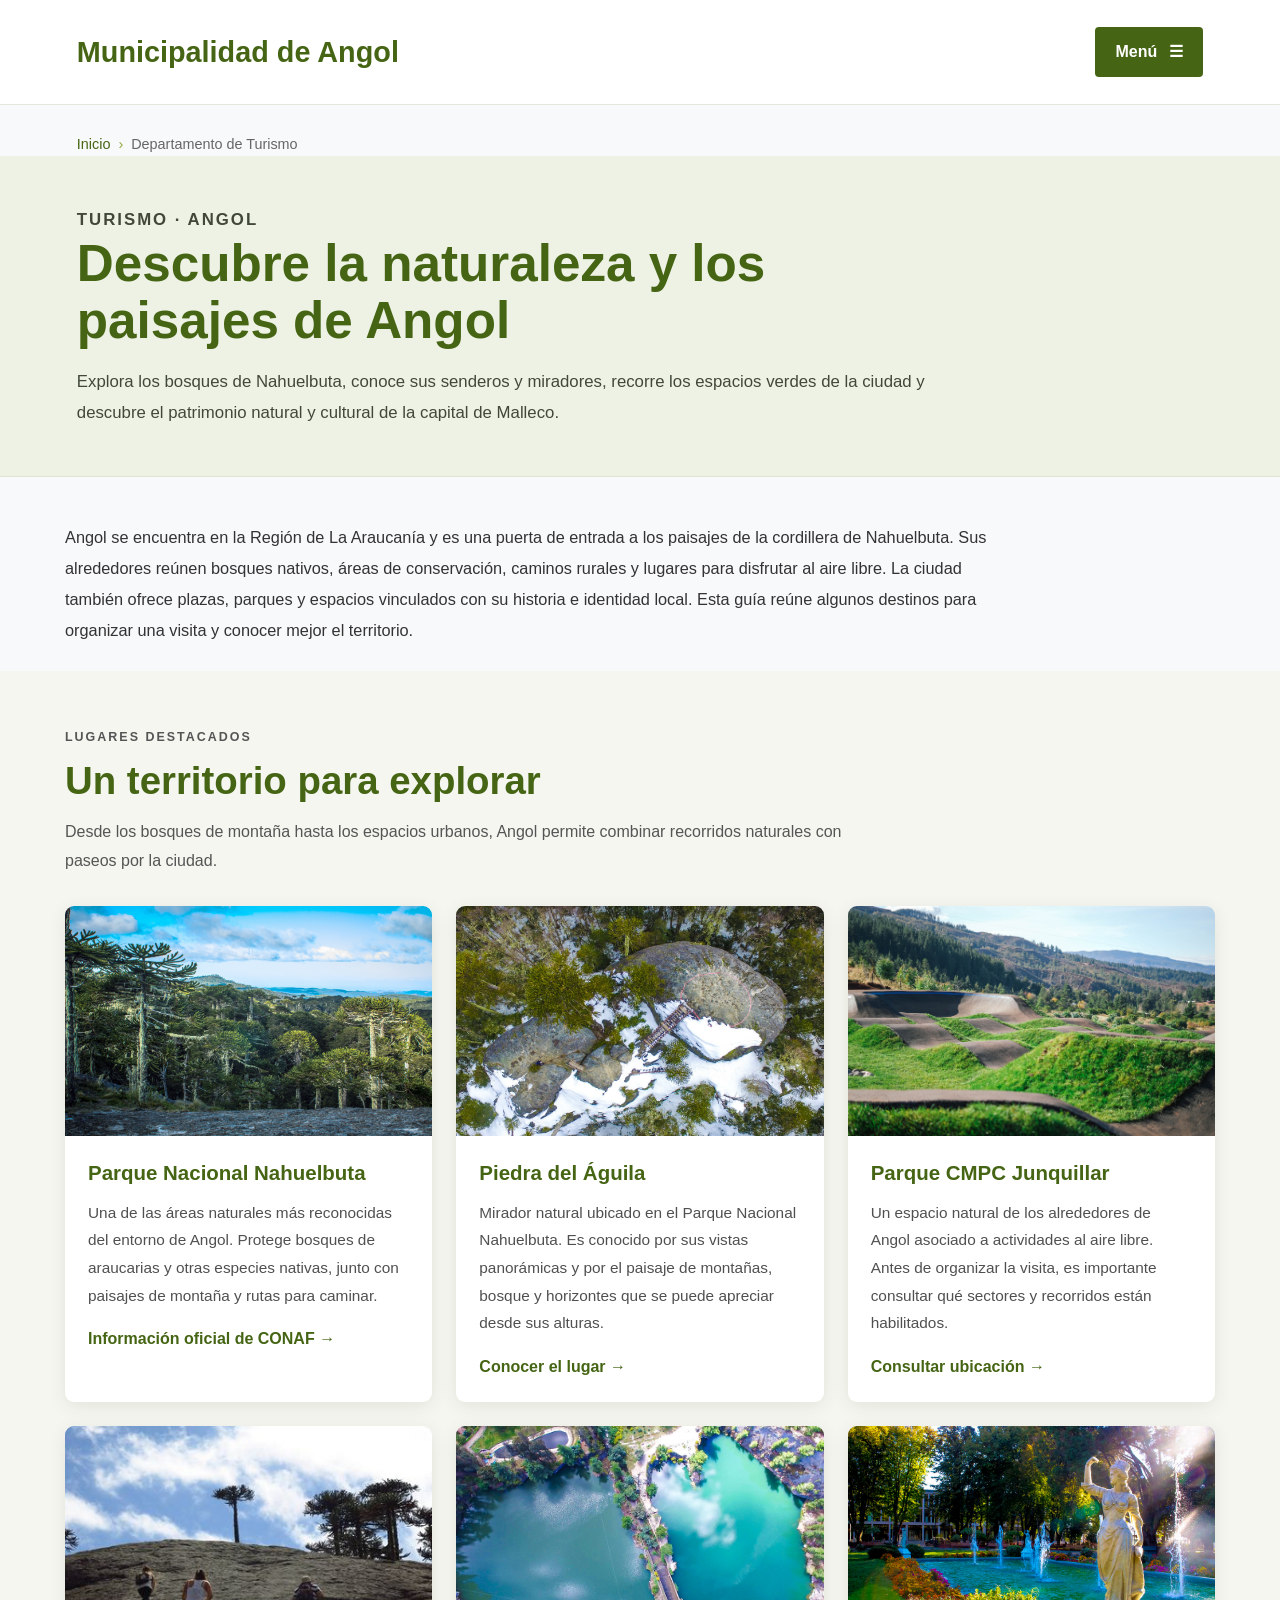
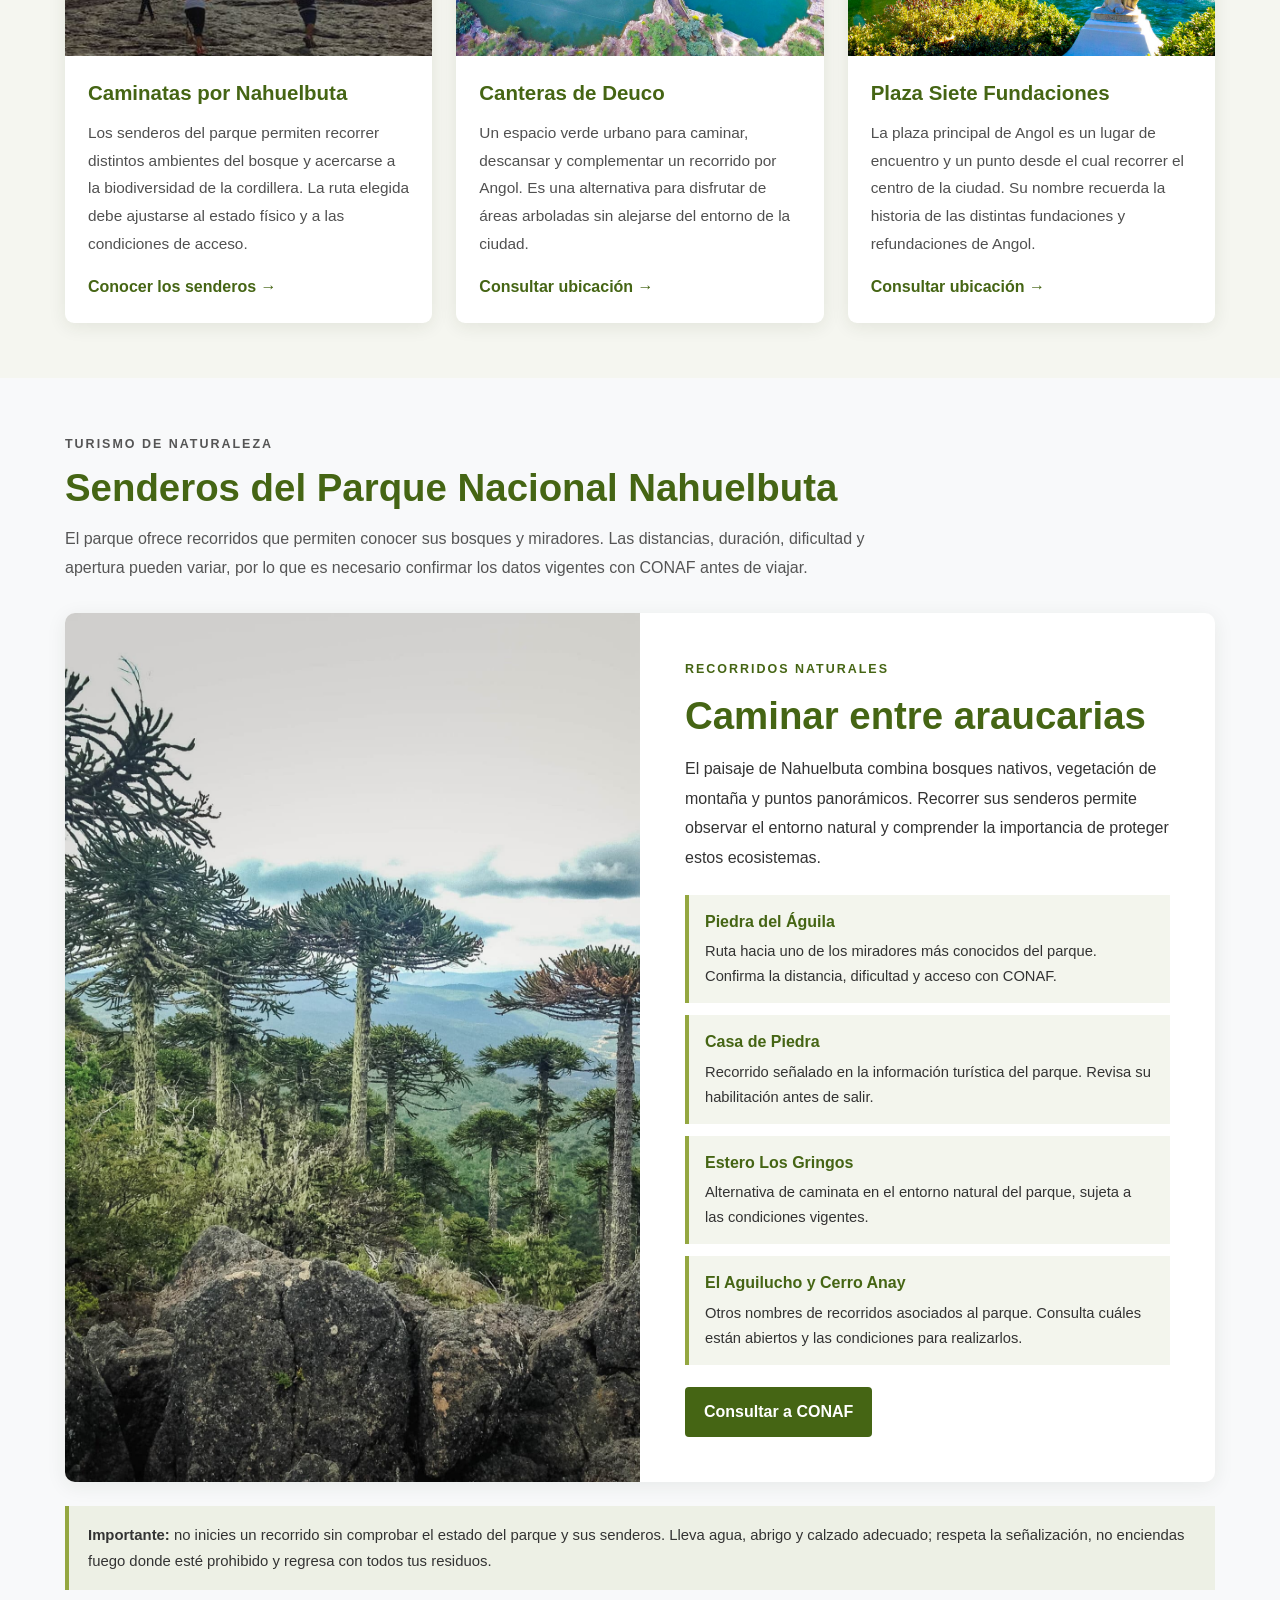
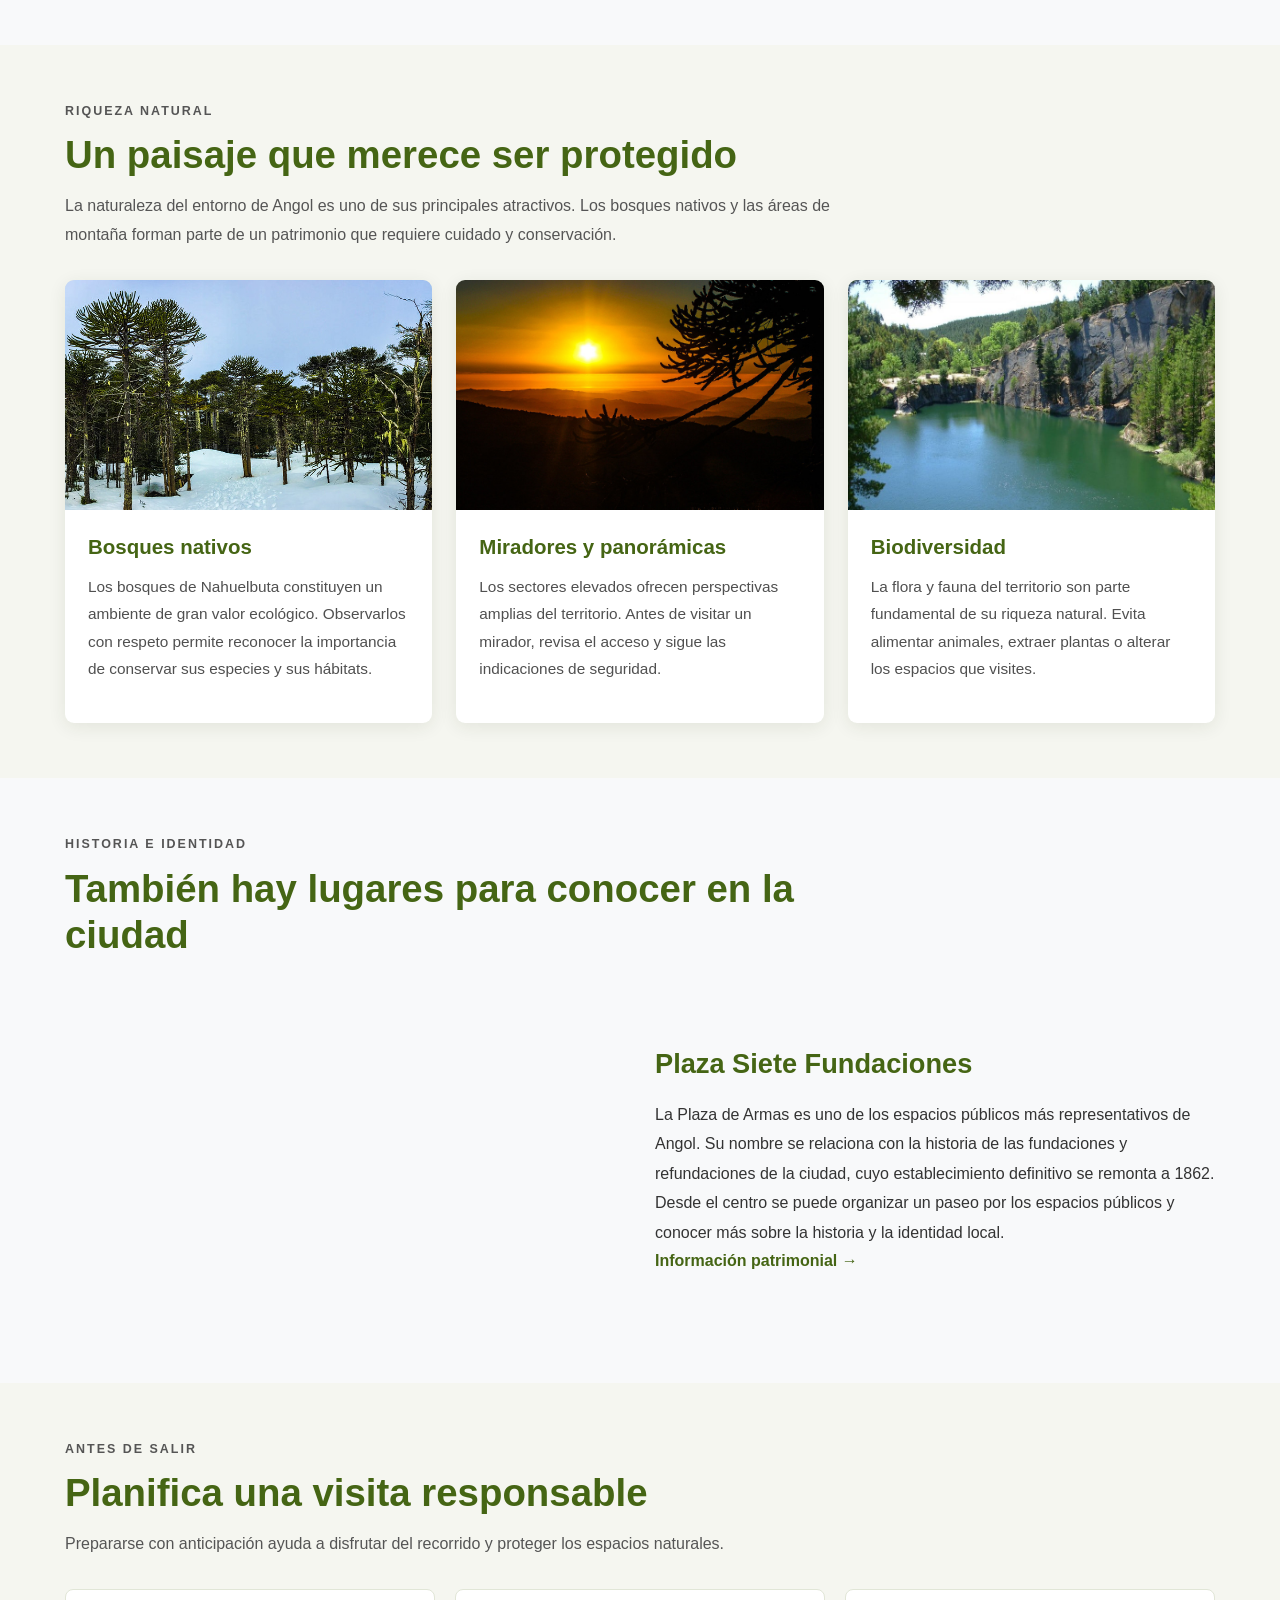
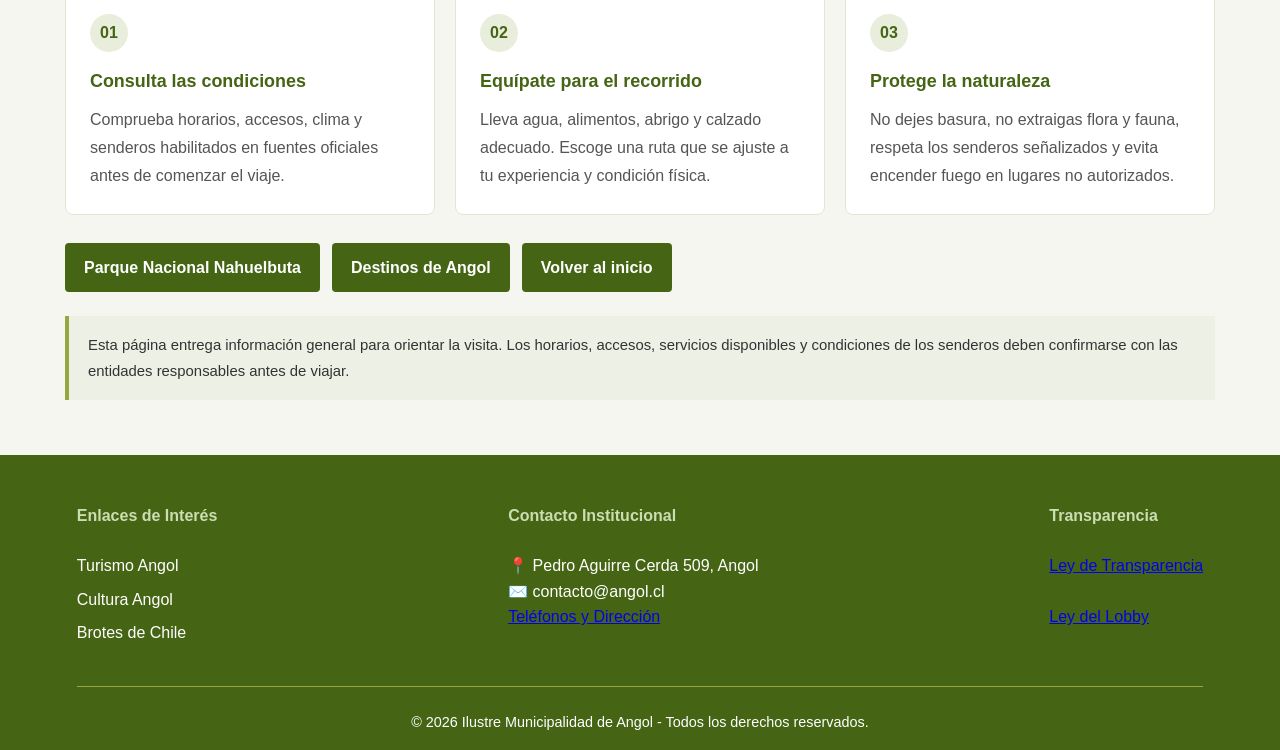
==== commit 09027a1b: "final" ====
--- a/departamento-turismo.html
+++ b/departamento-turismo.html
@@ -526,7 +526,7 @@
                     <article class="turismo-tarjeta">
                         <div class="turismo-imagen">
                             <img
-                                src="https://images.unsplash.com/photo-1448375240586-882707db888b?auto=format&fit=crop&w=900&q=85"
+                                src="Parque_Nahuelbuta_Angol.jpg"
                                 alt="Bosque de árboles altos y vegetación frondosa"
                                 loading="lazy">
                         </div>
@@ -549,7 +549,7 @@
                     <article class="turismo-tarjeta">
                         <div class="turismo-imagen">
                             <img
-                                src="https://images.unsplash.com/photo-1464822759023-fed622ff2c3b?auto=format&fit=crop&w=900&q=85"
+                                src="piedra-del-aguila.jpg"
                                 alt="Montañas y cordillera vistas desde un paisaje elevado"
                                 loading="lazy">
                         </div>
@@ -572,7 +572,7 @@
                     <article class="turismo-tarjeta">
                         <div class="turismo-imagen">
                             <img
-                                src="https://images.unsplash.com/photo-1472396961693-142e6e269027?auto=format&fit=crop&w=900&q=85"
+                                src="junquillar.jpg"
                                 alt="Entorno natural con árboles y fauna silvestre"
                                 loading="lazy">
                         </div>
@@ -595,7 +595,7 @@
                     <article class="turismo-tarjeta">
                         <div class="turismo-imagen">
                             <img
-                                src="https://images.unsplash.com/photo-1511497584788-876760111969?auto=format&fit=crop&w=900&q=85"
+                                src="caminata.jpg"
                                 alt="Sendero rodeado de vegetación y árboles"
                                 loading="lazy">
                         </div>
@@ -617,12 +617,12 @@
                     <article class="turismo-tarjeta">
                         <div class="turismo-imagen">
                             <img
-                                src="https://images.unsplash.com/photo-1441974231531-c6227db76b6e?auto=format&fit=crop&w=900&q=85"
+                                src="canteras.jpg"
                                 alt="Luz natural entre árboles de un bosque"
                                 loading="lazy">
                         </div>
                         <div class="turismo-texto-tarjeta">
-                            <h3>Parque Vergara</h3>
+                            <h3>Canteras de Deuco</h3>
                             <p>
                                 Un espacio verde urbano para caminar, descansar
                                 y complementar un recorrido por Angol. Es una
@@ -640,7 +640,7 @@
                     <article class="turismo-tarjeta">
                         <div class="turismo-imagen">
                             <img
-                                src="https://images.unsplash.com/photo-1511818966892-d7d671e672a2?auto=format&fit=crop&w=900&q=85"
+                                src="siete-fundaciones.jpg"
                                 alt="Arquitectura urbana y espacios públicos"
                                 loading="lazy">
                         </div>
@@ -682,7 +682,7 @@
                 <div class="turismo-destacado">
                     <div class="turismo-destacado-imagen">
                         <img
-                            src="https://images.unsplash.com/photo-1448375240586-882707db888b?auto=format&fit=crop&w=1200&q=85"
+                            src="8.nahuelbuta-scaled-1.jpg"
                             alt="Bosque nativo con árboles altos"
                             loading="lazy">
                     </div>
@@ -770,7 +770,7 @@
                     <article class="turismo-tarjeta">
                         <div class="turismo-imagen">
                             <img
-                                src="https://images.unsplash.com/photo-1448375240586-882707db888b?auto=format&fit=crop&w=900&q=85"
+                                src="bosque.jpg"
                                 alt="Vegetación y árboles en un bosque"
                                 loading="lazy">
                         </div>
@@ -788,7 +788,7 @@
                     <article class="turismo-tarjeta">
                         <div class="turismo-imagen">
                             <img
-                                src="https://images.unsplash.com/photo-1464822759023-fed622ff2c3b?auto=format&fit=crop&w=900&q=85"
+                                src="atardecer.jpg"
                                 alt="Panorama de montañas y relieve natural"
                                 loading="lazy">
                         </div>
@@ -806,7 +806,7 @@
                     <article class="turismo-tarjeta">
                         <div class="turismo-imagen">
                             <img
-                                src="https://images.unsplash.com/photo-1472396961693-142e6e269027?auto=format&fit=crop&w=900&q=85"
+                                src="lapeta.jpeg"
                                 alt="Paisaje natural con árboles y fauna"
                                 loading="lazy">
                         </div>
@@ -834,7 +834,7 @@
 
                 <div class="turismo-patrimonio">
                     <img
-                        src="https://images.unsplash.com/photo-1511818966892-d7d671e672a2?auto=format&fit=crop&w=1100&q=85"
+                        src="plaza7f.jpg"
                         alt="Arquitectura y espacio público urbano"
                         loading="lazy">
 
